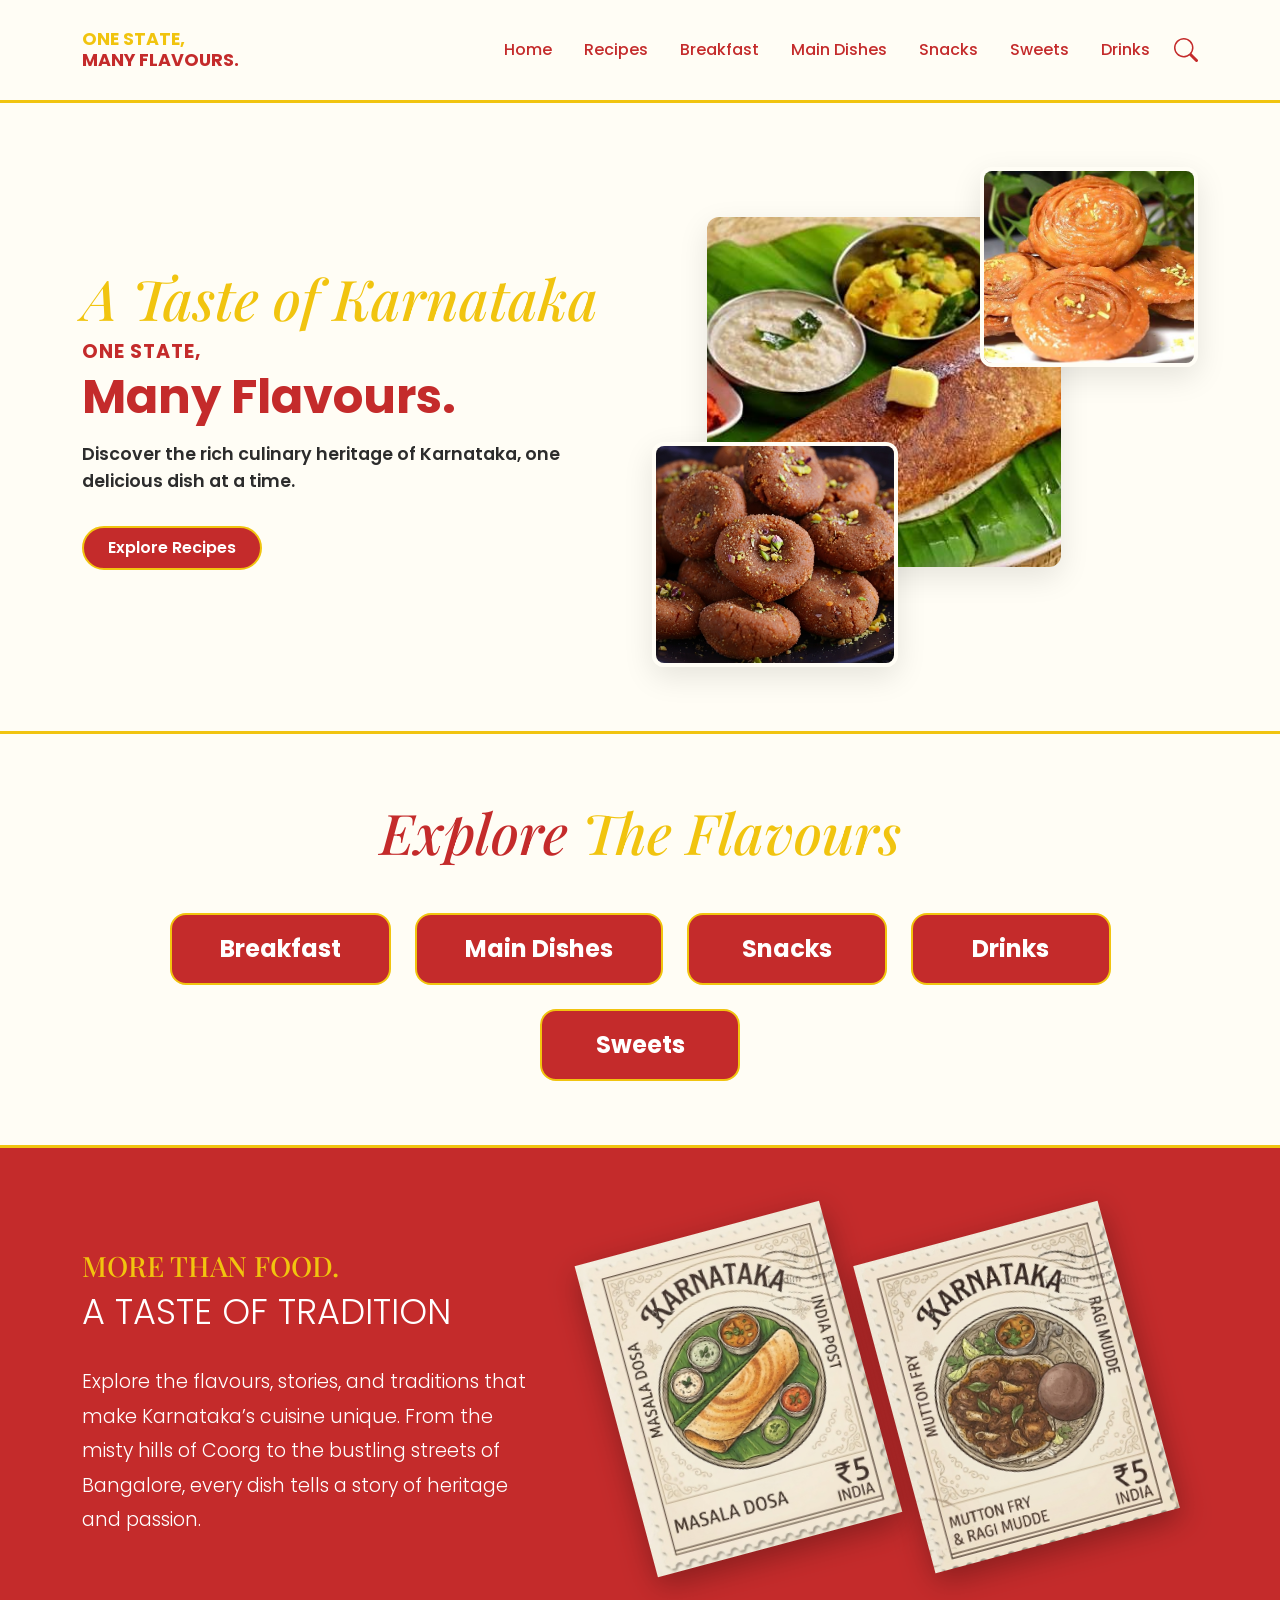
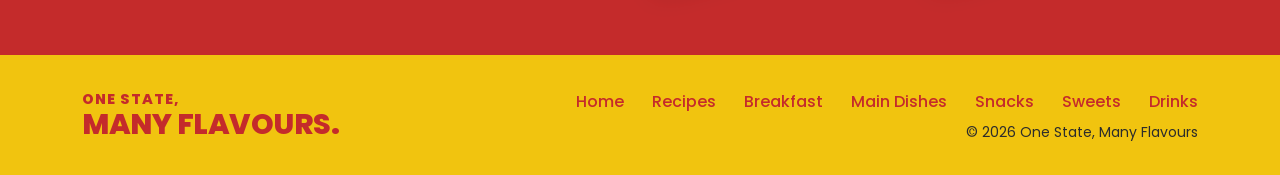
==== website/index.html @ 39a3a4b3 "Fixed some lines" ====
<!DOCTYPE html>
<html lang="en">
<head>
    <meta charset="UTF-8">
    <meta name="viewport" content="width=device-width, initial-scale=1.0">
    <title>A Taste of Karnataka - One State, Many Flavours</title>
    
    <link href="https://cdn.jsdelivr.net/npm/bootstrap@5.3.0/dist/css/bootstrap.min.css" rel="stylesheet">
    
    <link rel="preconnect" href="https://fonts.googleapis.com">
    <link rel="preconnect" href="https://fonts.gstatic.com" crossorigin>
    <link href="https://fonts.googleapis.com/css2?family=Playfair+Display:ital,wght@0,400;0,700;1,400;1,700&family=Poppins:wght@300;400;600;700&display=swap" rel="stylesheet">
    
    <link rel="stylesheet" href="css/style.css">
</head>
<body>

    <!-- Navigation Bar -->
    <nav class="navbar navbar-expand-lg sticky-top">
        <div class="container">
            <a class="navbar-brand" href="#">
                <span class="text-yellow">ONE STATE,</span><br>MANY FLAVOURS.
            </a>
            <button class="navbar-toggler" type="button" data-bs-toggle="collapse" data-bs-target="#mainNav">
                <span class="navbar-toggler-icon"></span>
            </button>
            <div class="collapse navbar-collapse" id="mainNav">
                <ul class="navbar-nav ms-auto mb-2 mb-lg-0 align-items-center">
                    <li class="nav-item"><a class="nav-link" href="index.html">Home</a></li>
                    <li class="nav-item"><a class="nav-link" href="recipes.html">Recipes</a></li>
                    <li class="nav-item"><a class="nav-link" href="breakfast.html">Breakfast</a></li>
                    <li class="nav-item"><a class="nav-link" href="#">Main Dishes</a></li>
                    <li class="nav-item"><a class="nav-link" href="#">Snacks</a></li>
                    <li class="nav-item"><a class="nav-link" href="#">Sweets</a></li>
                    <li class="nav-item"><a class="nav-link" href="#">Drinks</a></li>
                    <li class="nav-item ms-3 position-relative">
                        <svg xmlns="http://www.w3.org/2000/svg" width="24" height="24" fill="currentColor" class="bi bi-search search-icon" viewBox="0 0 16 16" onclick="toggleSearch()">
                            <path d="M11.742 10.344a6.5 6.5 0 1 0-1.397 1.398h-.001c.03.04.062.078.098.115l3.85 3.85a1 1 0 0 0 1.415-1.414l-3.85-3.85a1.007 1.007 0 0 0-.115-.1zM12 6.5a5.5 5.5 0 1 1-11 0 5.5 5.5 0 0 1 11 0z"/>
                        </svg>
                        <div class="search-overlay" id="searchOverlay">
                            <input type="text" id="searchInput" placeholder="Search recipes..." onkeyup="filterContent()">
                            <button class="btn-close-search" onclick="toggleSearch()">×</button>
                        </div>
                    </li>
                </ul>
            </div>
        </div>
    </nav>
    
    <div class="yellow-divider"></div>

    <!-- Hero Section -->
    <header class="hero-section searchable-item">
        <div class="container">
            <div class="row align-items-center">
                <div class="col-lg-6 mb-5 mb-lg-0">
                    <h1 class="hero-title-script">A Taste of Karnataka</h1>
                    <h2 class="hero-subtitle-wrapper">
                        <span class="small-red-text">ONE STATE,</span> 
                        <span class="large-red-text">Many Flavours.</span>
                    </h2>
                    <p class="hero-desc">Discover the rich culinary heritage of Karnataka, one delicious dish at a time.</p>
                    <a href="#explore" class="btn btn-explore">Explore Recipes</a>
                </div>
                <div class="col-lg-6">
                    <div class="collage-container">
                        <img src="images/hero-thali.jpg" alt="Traditional Thali" class="img-collage img-main">
                        <img src="images/hero-Chiroti.jpg" alt="Chiroti" class="img-collage img-float-1">
                        <img src="images/hero-sweets.jpg" alt="Sweets" class="img-collage img-float-2">
                    </div>
                </div>
            </div>
        </div>
    </header>
    
    <div class="yellow-divider"></div>

        <!-- Explore Flavours Section -->
    <section id="explore" class="explore-section searchable-item">
        <div class="container">
            <h2 class="section-title">
                <span class="text-red">Explore</span> The Flavours
            </h2>
            
            <div class="category-grid">
                <a href="#" class="cat-btn">Breakfast</a>
                <a href="#" class="cat-btn">Main Dishes</a>
                <a href="#" class="cat-btn">Snacks</a>
                <a href="#" class="cat-btn">Drinks</a>
                <a href="#" class="cat-btn">Sweets</a>
            </div>
        </div>
    </section>
    <div class="yellow-divider"></div>

    <!-- Tradition Section -->
    <section class="tradition-section searchable-item">
        <div class="container">
            <div class="row align-items-center">
                <div class="col-lg-5 mb-5 mb-lg-0">
                    <h3 class="tradition-title text-yellow">MORE THAN FOOD.</h3>
                    <h4 class="tradition-subtitle">A TASTE OF TRADITION</h4>
                    <p class="tradition-text">
                        Explore the flavours, stories, and traditions that make Karnataka’s cuisine unique. From the misty hills of Coorg to the bustling streets of Bangalore, every dish tells a story of heritage and passion.
                    </p>
                </div>
                <div class="col-lg-7">
                    <div class="row justify-content-center">
                        <div class="col-md-5 col-6 mb-4">
                            <div class="stamp-wrapper rotate-left">
                                <img src="images/stamp-dosa.png" alt="Masala Dosa Stamp" class="stamp-image">
                            </div>
                        </div>
                        <div class="col-md-5 col-6 mb-4">
                            <div class="stamp-wrapper rotate-right">
                                <img src="images/stamp-mutton.png" alt="Mutton Fry Stamp" class="stamp-image">
                            </div>
                        </div>
                    </div>
                </div>
            </div>
        </div>
    </section>

    <div class="yellow-divider"></div>

    <!-- Footer -->
    <footer>
        <div class="container">
            <div class="row align-items-center">
                <div class="col-md-4 text-center text-md-start mb-3 mb-md-0">
                    <div class="footer-logo">
                        <span class="footer-small">ONE STATE,</span>
                        MANY FLAVOURS.
                    </div>
                </div>
                <div class="col-md-8 text-center text-md-end">
                    <div class="footer-links mb-2">
                        <a href="index.html">Home</a>
                        <a href="recipes.html">Recipes</a>
                        <a href="#">Breakfast</a>
                        <a href="#">Main Dishes</a>
                        <a href="#">Snacks</a>
                        <a href="#">Sweets</a>
                        <a href="#">Drinks</a>
                    </div>
                    <small class="d-block mt-2">&copy; 2026 One State, Many Flavours</small>
                </div>
            </div>
        </div>
    </footer>

    <script src="https://cdn.jsdelivr.net/npm/bootstrap@5.3.0/dist/js/bootstrap.bundle.min.js"></script>
    <script src="js/script.js"></script>
</body>
</html>
---- website/css/style.css ----
:root {
    --primary-red: #C42B2B;
    --accent-gold: #F1C40F;
    --bg-cream: #FFFDF5;
    --text-dark: #2C2C2C;
    --font-heading: 'Playfair Display', serif;
    --font-body: 'Poppins', sans-serif;
}

body {
    font-family: var(--font-body);
    background-color: var(--bg-cream);
    color: var(--text-dark);
}

h1, h2, h3, h4, h5, .serif-font {
    font-family: var(--font-heading);
}

.text-yellow { color: var(--accent-gold) !important; }
.text-red { color: var(--primary-red) !important; }

/* Navbar */
.navbar {
    background-color: var(--bg-cream);
    padding-top: 1.5rem;
    padding-bottom: 1.5rem;
}

.navbar-brand {
    font-weight: 700;
    font-size: 1.1rem;
    line-height: 1.2;
    color: var(--primary-red);
    text-transform: uppercase;
}

.nav-link {
    font-family: var(--font-body);
    font-weight: 500;
    color: var(--primary-red) !important;
    margin-left: 1rem;
}

.search-icon {
    color: var(--primary-red);
    cursor: pointer;
}

.search-overlay {
    display: none;
    position: absolute;
    top: 100%;
    right: 0;
    background: white;
    padding: 10px;
    box-shadow: 0 5px 15px rgba(0,0,0,0.1);
    border-radius: 8px;
    z-index: 1000;
    width: 250px;
    margin-top: 10px;
}
.search-overlay.active { display: flex; align-items: center; }
.search-overlay input { border: 1px solid #ddd; padding: 8px; border-radius: 4px; width: 100%; outline: none; }
.btn-close-search { background: none; border: none; font-size: 1.2rem; margin-left: 5px; color: var(--primary-red); }

/* Yellow Divider Line */
.yellow-divider {
    height: 3px;
    background-color: var(--accent-gold);
    width: 100%;
}

/* Hero Section */
.hero-section { padding: 4rem 0; }

.hero-title-script {
    font-style: italic;
    color: var(--accent-gold);
    font-size: 3.5rem;
    margin-bottom: 0.5rem;
}

.hero-subtitle-wrapper {
    margin-bottom: 1rem;
    line-height: 1.2;
}

.small-red-text {
    display: block;
    font-family: var(--font-body);
    font-weight: 700;
    font-size: 1.2rem;
    color: var(--primary-red);
    text-transform: uppercase;
    letter-spacing: 1px;
    margin-bottom: 5px;
}

.large-red-text {
    font-family: var(--font-body);
    font-weight: 700;
    font-size: 3rem;
    color: var(--primary-red);
}

.hero-desc { font-size: 1.1rem; font-weight: 600; margin-bottom: 2rem; }

.btn-explore {
    background-color: var(--primary-red);
    color: white;
    border-radius: 30px;
    padding: 0.5rem 1.5rem;
    font-weight: 600;
    border: 2px solid var(--accent-gold);
    transition: all 0.3s ease;
}
.btn-explore:hover { background-color: transparent; color: var(--primary-red); }

/* Collage Layout */
.collage-container {
    position: relative;
    height: 500px;
    width: 100%;
}

.img-collage {
    position: absolute;
    object-fit: cover;
    box-shadow: 0 10px 30px rgba(0,0,0,0.1);
    border-radius: 12px;
    transition: transform 0.3s ease;
}

.img-main {
    top: 10%;
    left: 10%;
    width: 65%;
    height: 70%;
    z-index: 1;
}

.img-float-1 {
    top: 0;
    right: 0;
    width: 40%;
    height: 40%;
    z-index: 2;
    border: 4px solid var(--bg-cream);
}

.img-float-2 {
    bottom: 0;
    left: 0;
    width: 45%;
    height: 45%;
    z-index: 2;
    border: 4px solid var(--bg-cream);
}

/* Explore Section */
.explore-section { padding: 4rem 0; }

.section-title {
    font-family: var(--font-heading);
    font-style: italic;
    font-size: 3.5rem;
    margin-bottom: 3rem;
    text-align: center;
    color: var(--accent-gold); /* Default yellow for "The Flavours" */
}

.category-grid {
    display: flex;
    flex-wrap: wrap;
    justify-content: center;
    gap: 1.5rem;
}

.cat-btn {
    background-color: var(--primary-red);
    color: white;
    font-family: var(--font-body);
    font-weight: 700;
    font-size: 1.5rem;
    padding: 1rem 3rem;
    border-radius: 16px;
    border: 2px solid var(--accent-gold);
    text-decoration: none;
    min-width: 200px;
    text-align: center;
    transition: transform 0.2s;
}
.cat-btn:hover { transform: translateY(-3px); background-color: var(--accent-gold); color: var(--primary-red); }

/* Tradition Section */
.tradition-section {
    background-color: var(--primary-red);
    color: white;
    padding: 5rem 0;
}

.tradition-subtitle {
    font-family: var(--font-body);
    font-weight: 300;
    font-size: 2.2rem;
    margin-bottom: 2rem;
}

.tradition-text { font-size: 1.2rem; line-height: 1.8; font-weight: 300; }

/* Stamps */
.stamp-wrapper {
    max-width: 320px;
    margin: 0 auto;
    transition: transform 0.3s ease;
    filter: drop-shadow(0 10px 15px rgba(0,0,0,0.3));
}
.stamp-image {
    width: 100%;
    height: auto;
    display: block;
}

.rotate-left { transform: rotate(-15deg); }
.rotate-right { transform: rotate(-15deg); }

/* Footer */
footer { 
    background-color: var(--accent-gold); 
    padding: 2rem 0; 
}

.footer-logo { 
    font-family: var(--font-body);
    font-weight: 800; 
    font-size: 1.8rem; 
    line-height: 1.1;
    color: var(--primary-red);
    text-transform: uppercase;
    letter-spacing: -0.5px;
}

.footer-small {
    display: block;
    font-size: 0.9rem;
    color: var(--primary-red);
    margin-bottom: 2px;
    letter-spacing: 1px;
}

.footer-links a { 
    color: var(--primary-red); 
    text-decoration: none; 
    margin-left: 1.5rem; 
    font-weight: 500; 
}

@media (max-width: 991px) {
    .hero-title-script { font-size: 2.5rem; }
    .large-red-text { font-size: 2rem; }
    .section-title { font-size: 2.5rem; }
    .collage-container { height: 400px; margin-top: 2rem; }
    .tradition-section { text-align: center; }
    .stamp-wrapper { margin-bottom: 2rem; transform: rotate(0) !important; }
}

@media (max-width: 767px) {
    .category-grid { flex-direction: column; align-items: stretch; }
    .cat-btn { width: 100%; }
    .collage-container { height: 300px; }
    .img-main { width: 70%; left: 15%; }
    .img-float-1 { width: 50%; }
    .img-float-2 { width: 50%; }
    .footer-links { margin-top: 1rem; display: flex; flex-wrap: wrap; justify-content: center; gap: 10px; }
    .footer-links a { margin: 0 10px; }
}
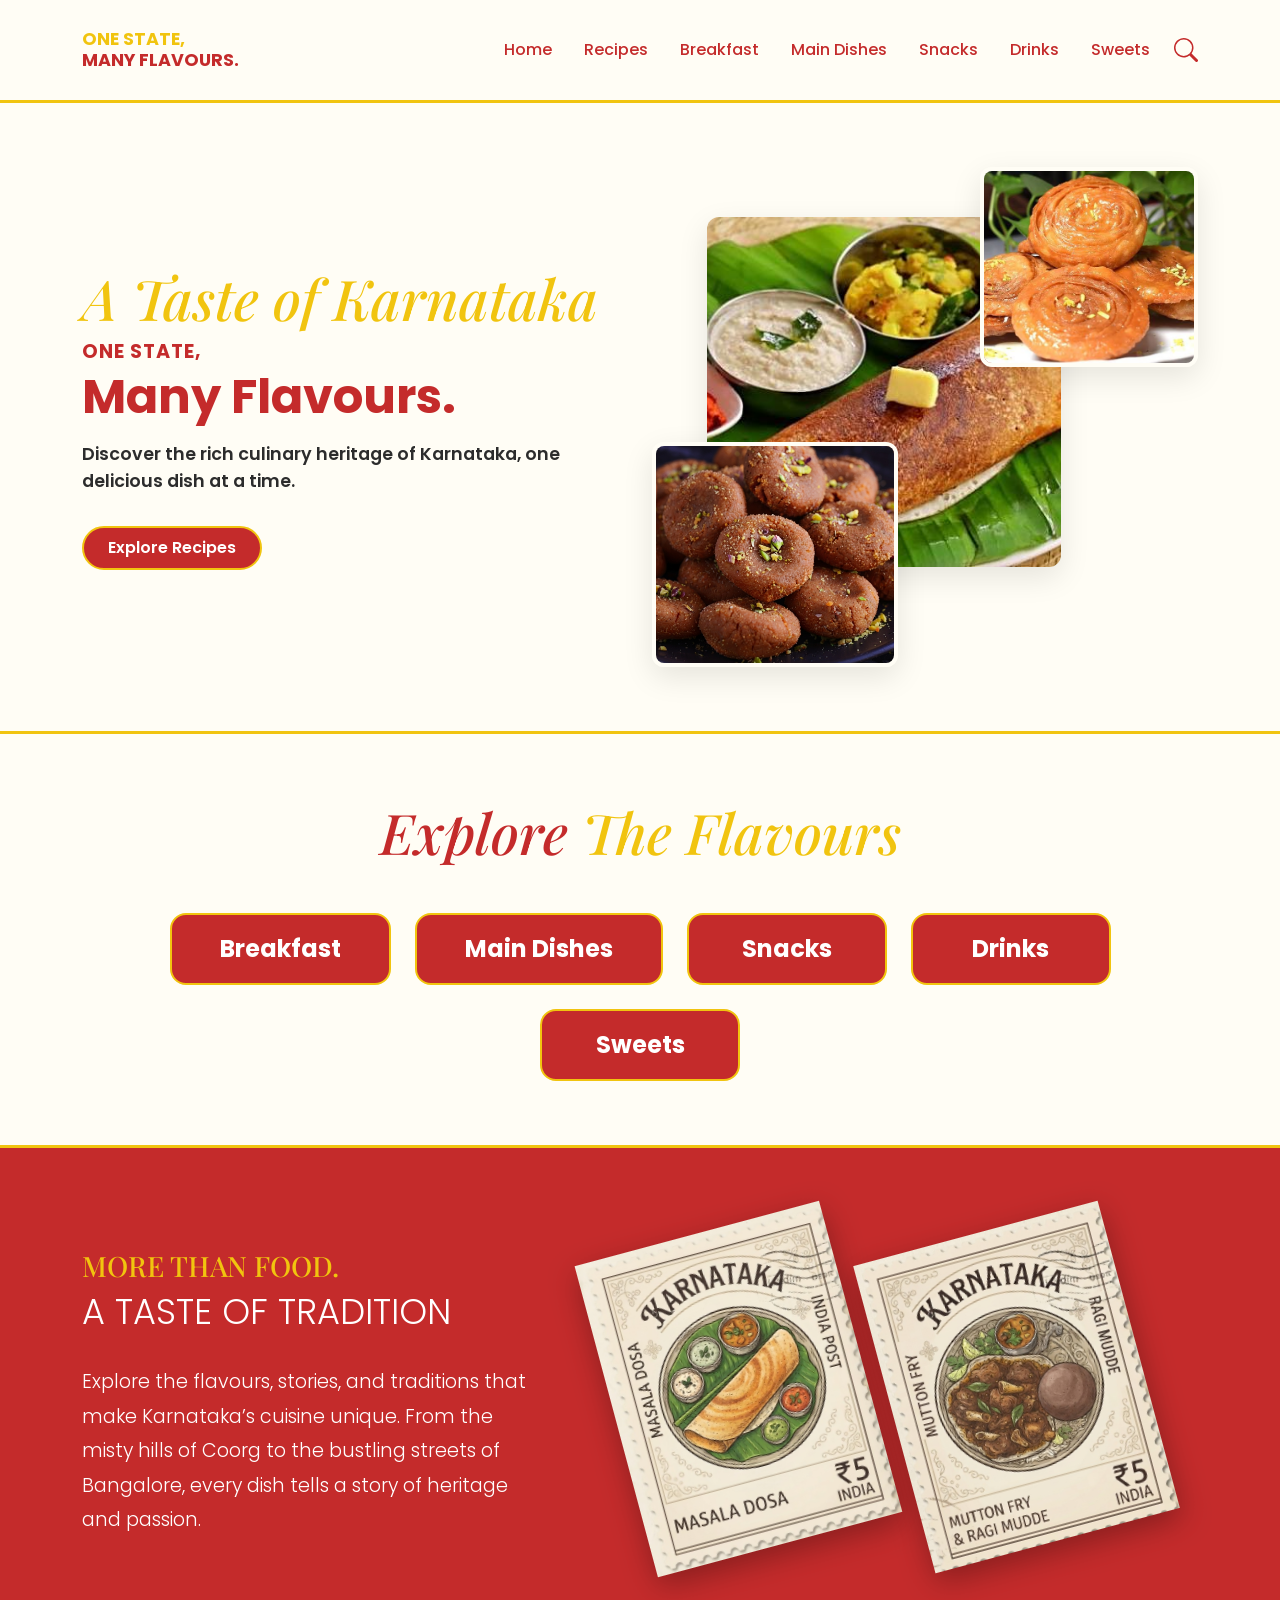
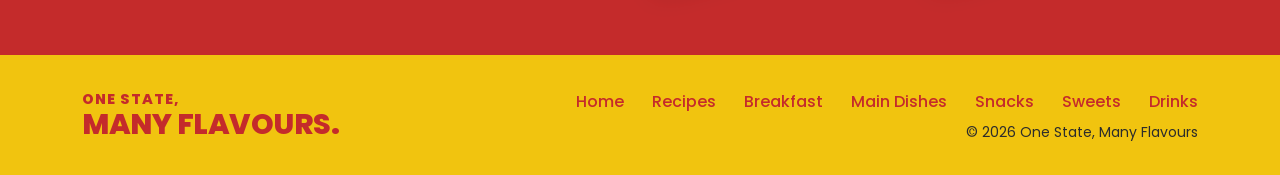
==== commit d89448fe: "update category pages layout and category styles" ====
--- a/website/index.html
+++ b/website/index.html
@@ -29,10 +29,11 @@
                     <li class="nav-item"><a class="nav-link" href="index.html">Home</a></li>
                     <li class="nav-item"><a class="nav-link" href="recipes.html">Recipes</a></li>
                     <li class="nav-item"><a class="nav-link" href="breakfast.html">Breakfast</a></li>
-                    <li class="nav-item"><a class="nav-link" href="#">Main Dishes</a></li>
-                    <li class="nav-item"><a class="nav-link" href="#">Snacks</a></li>
-                    <li class="nav-item"><a class="nav-link" href="#">Sweets</a></li>
-                    <li class="nav-item"><a class="nav-link" href="#">Drinks</a></li>
+                    <li class="nav-item"><a class="nav-link" href="main dishes.html">Main Dishes</a></li>
+                    <li class="nav-item"><a class="nav-link" href="snacks.html">Snacks</a></li>
+                    <li class="nav-item"><a class="nav-link active" href="drinks.html">Drinks</a></li>
+                    <li class="nav-item"><a class="nav-link" href="sweets.html">Sweets</a></li>
+                    
                     <li class="nav-item ms-3 position-relative">
                         <svg xmlns="http://www.w3.org/2000/svg" width="24" height="24" fill="currentColor" class="bi bi-search search-icon" viewBox="0 0 16 16" onclick="toggleSearch()">
                             <path d="M11.742 10.344a6.5 6.5 0 1 0-1.397 1.398h-.001c.03.04.062.078.098.115l3.85 3.85a1 1 0 0 0 1.415-1.414l-3.85-3.85a1.007 1.007 0 0 0-.115-.1zM12 6.5a5.5 5.5 0 1 1-11 0 5.5 5.5 0 0 1 11 0z"/>
@@ -83,10 +84,10 @@
             </h2>
             
             <div class="category-grid">
-                <a href="#" class="cat-btn">Breakfast</a>
-                <a href="#" class="cat-btn">Main Dishes</a>
-                <a href="#" class="cat-btn">Snacks</a>
-                <a href="#" class="cat-btn">Drinks</a>
+                <a href="breakfast.html" class="cat-btn">Breakfast</a>
+                <a href="main dishes.html" class="cat-btn">Main Dishes</a>
+                <a href="snacks.html" class="cat-btn">Snacks</a>
+                <a href="drinks.html" class="cat-btn">Drinks</a>
                 <a href="#" class="cat-btn">Sweets</a>
             </div>
         </div>
@@ -138,9 +139,9 @@
                     <div class="footer-links mb-2">
                         <a href="index.html">Home</a>
                         <a href="recipes.html">Recipes</a>
-                        <a href="#">Breakfast</a>
-                        <a href="#">Main Dishes</a>
-                        <a href="#">Snacks</a>
+                        <a href="breakfast.html">Breakfast</a>
+                        <a href="main dishes.html">Main Dishes</a>
+                        <a href="snacks.html">Snacks</a>
                         <a href="#">Sweets</a>
                         <a href="#">Drinks</a>
                     </div>
